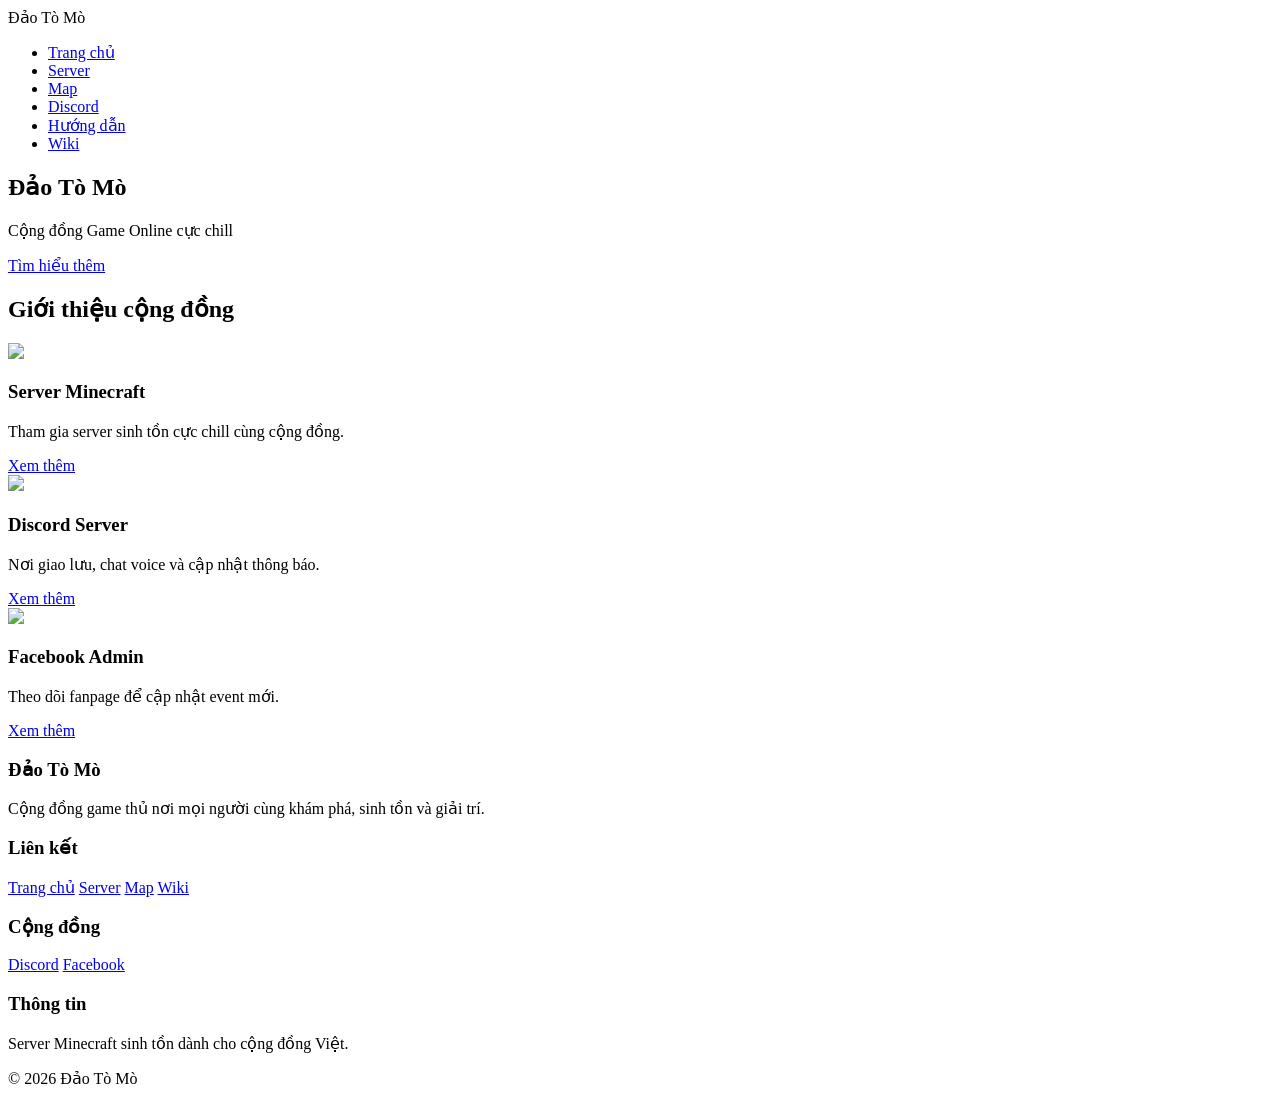
==== index.html @ 900d9f2c "Add files via upload" ====
<!DOCTYPE html>
<html lang="vi">
<head>
	<meta charset="UTF-8">
	<meta name="viewport" content="width=device-width, initial-scale=1.0">
	<title>Đảo Tò Mò</title>

	<link rel="stylesheet" href="./CSS/Trangchu.css">

	<link href="https://fonts.googleapis.com/css2?family=Be+Vietnam+Pro:wght@300;500;700;800&display=swap" rel="stylesheet">
</head>

<body>

	<nav>
	 	<div class="logo">Đảo Tò Mò</div>

		<ul>
			<li><a href="#">Trang chủ</a></li>
			<li><a href="./html/Server.html">Server</a></li>
			<li><a href="./html/Map.html">Map</a></li>
			<li><a href="#">Discord</a></li>
			<li><a href="#">Hướng dẫn</a></li>
			<li><a href="#">Wiki</a></li>
		</ul>
	</nav>


	<section class="hero">
		<div class="hero-content">
			<h1>Đảo Tò Mò</h1>
			<p>Cộng đồng Game Online cực chill</p>
			<a class="main-btn" href="#posts">Tìm hiểu thêm</a>
		</div>
	</section>


	<section id="posts" class="posts">
		<h2>Giới thiệu cộng đồng</h2>

		<div class="post-container">

			<div class="post">
				<img src="./Image/post1.jpg">
				<h3>Server Minecraft</h3>
				<p>Tham gia server sinh tồn cực chill cùng cộng đồng.</p>
				<a href="./html/Server.html">Xem thêm</a>
			</div>

			<div class="post">
				<img src="./Image/post2.jpg">
				<h3>Discord Server</h3>
				<p>Nơi giao lưu, chat voice và cập nhật thông báo.</p>
				<a href="#">Xem thêm</a>
			</div>

			<div class="post">
				<img src="./Image/post3.jpg">
				<h3>Facebook Admin</h3>
				<p>Theo dõi fanpage để cập nhật event mới.</p>
				<a href="#">Xem thêm</a>
			</div>

		</div>
	</section>


<footer>

	<div class="footer-wave"></div>

	<div class="footer-container">

		<div class="footer-col">
			<h3>Đảo Tò Mò</h3>
			<p>Cộng đồng game thủ nơi mọi người cùng khám phá, sinh tồn và giải trí.</p>
		</div>

		<div class="footer-col">
			<h3>Liên kết</h3>
			<a href="#">Trang chủ</a>
			<a href="#">Server</a>
			<a href="#">Map</a>
			<a href="#">Wiki</a>
		</div>

		<div class="footer-col">
			<h3>Cộng đồng</h3>

			<div class="socials">
				<a href="#">Discord</a>
				<a href="#">Facebook</a>
			</div>

		</div>

		<div class="footer-col">
			<h3>Thông tin</h3>
			<p>Server Minecraft sinh tồn dành cho cộng đồng Việt.</p>
		</div>

	</div>

	<div class="footer-line"></div>

	<div class="footer-bottom">
		© 2026 Đảo Tò Mò
	</div>

</footer>

</body>
</html>
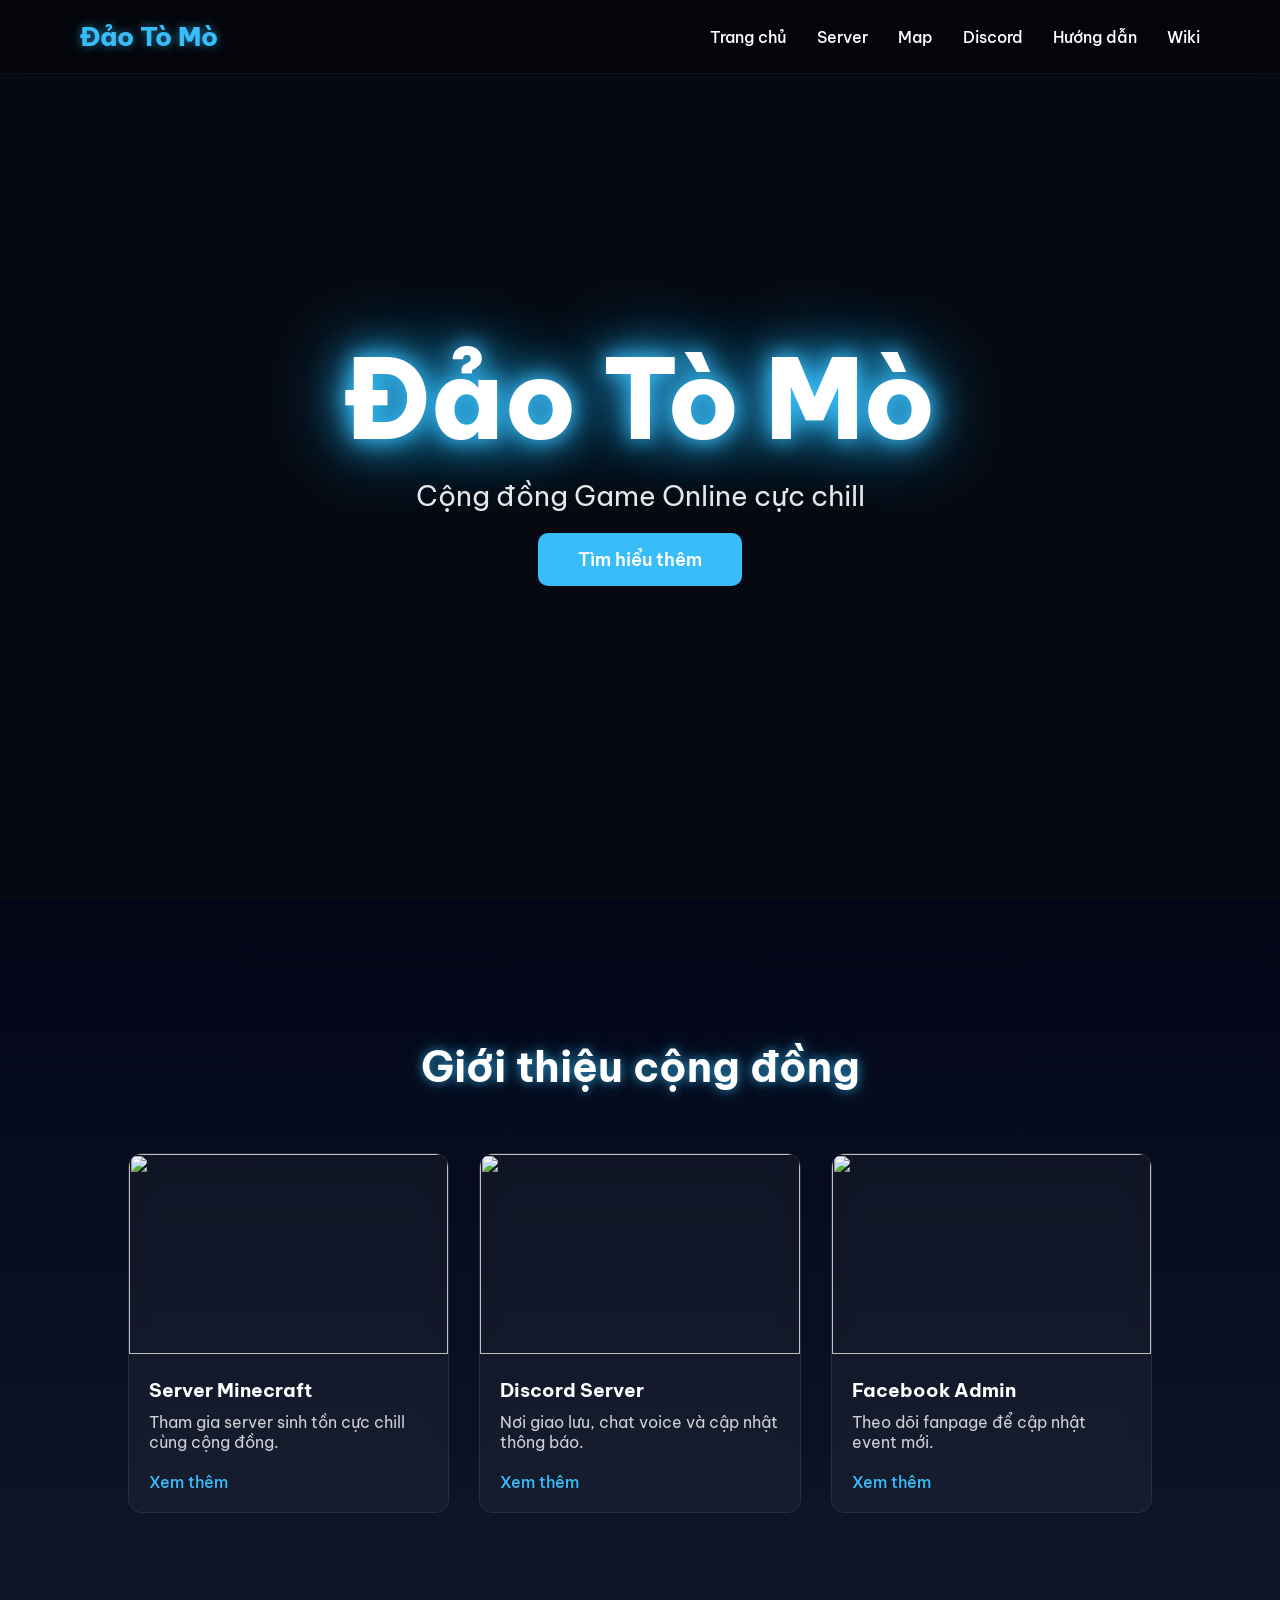
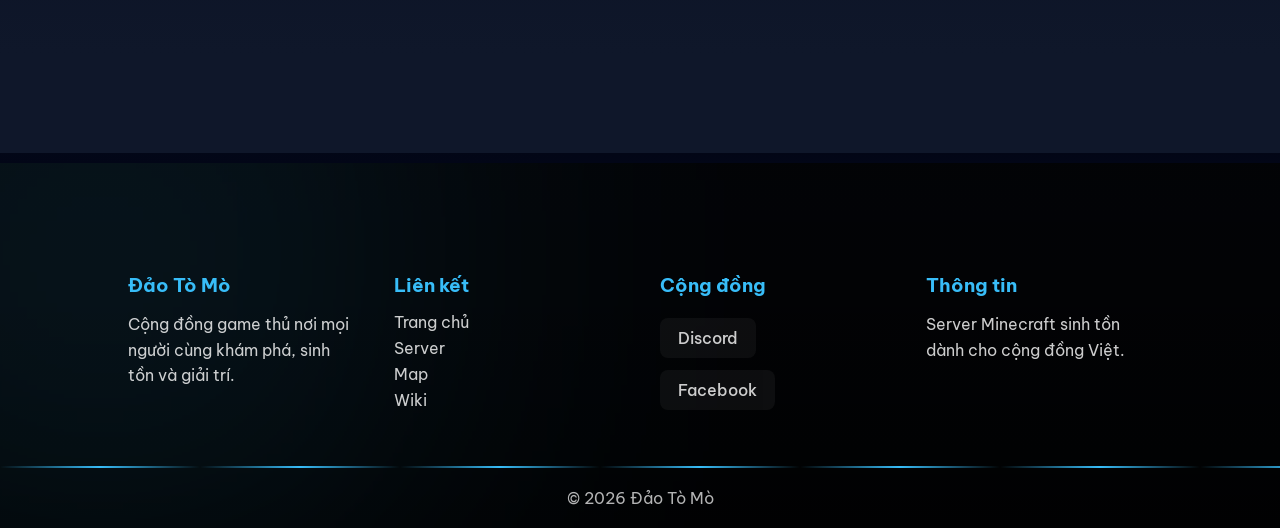
==== commit 00cc1fb0: "Update index.html" ====
--- a/index.html
+++ b/index.html
@@ -5,7 +5,7 @@
 	<meta name="viewport" content="width=device-width, initial-scale=1.0">
 	<title>Đảo Tò Mò</title>
 
-	<link rel="stylesheet" href="./CSS/Trangchu.css">
+	<link rel="stylesheet" href="./css/Trangchu.css">
 
 	<link href="https://fonts.googleapis.com/css2?family=Be+Vietnam+Pro:wght@300;500;700;800&display=swap" rel="stylesheet">
 </head>
@@ -110,4 +110,4 @@
 </footer>
 
 </body>
-</html>+</html>
--- a/css/Trangchu.css
+++ b/css/Trangchu.css
@@ -0,0 +1,293 @@
+*{
+	margin:0;
+	padding:0;
+	box-sizing:border-box;
+	font-family:'Be Vietnam Pro',sans-serif;
+}
+
+body{
+	background:#0f172a;
+	color:white;
+	overflow-x:hidden;
+    margin:0;
+}
+
+
+nav{
+	position:fixed;
+	top:0;
+	width:100%;
+	display:flex;
+	justify-content:space-between;
+	align-items:center;
+	padding:20px 80px;
+	background:rgba(0,0,0,0.35);
+	backdrop-filter:blur(12px);
+	z-index:1000;
+	border-bottom:1px solid rgba(255,255,255,0.05);
+    position:absolute;
+	top:0;
+}
+
+.logo{
+	font-size:26px;
+	font-weight:800;
+	color:#38bdf8;
+	text-shadow:0 0 10px rgba(56,189,248,0.6);
+}
+
+nav ul{
+	display:flex;
+	list-style:none;
+	gap:30px;
+}
+
+nav a{
+	text-decoration:none;
+	color:white;
+	font-weight:500;
+	position:relative;
+}
+
+nav a::after{
+	content:"";
+	position:absolute;
+	left:0;
+	bottom:-6px;
+	width:0%;
+	height:2px;
+	background:#38bdf8;
+	transition:0.3s;
+}
+
+nav a:hover::after{
+	width:100%;
+}
+
+
+.hero{
+	height:100vh;
+	background:
+	linear-gradient(rgba(0,0,0,0.6),rgba(0,0,0,0.6)),
+	url("../Image/bg.jpg") center/cover no-repeat;
+	display:flex;
+	align-items:center;
+	justify-content:center;
+	text-align:center;
+    height:100vh;
+	margin-top:0;
+	padding-top:0;
+}
+
+.hero-content h1{
+	font-size:110px;
+	font-weight:800;
+	text-shadow:
+	0 0 20px #38bdf8,
+	0 0 40px #38bdf8,
+	0 0 80px #0ea5e9;
+	margin-bottom:10px;
+}
+
+.hero-content p{
+	font-size:28px;
+	margin-bottom:35px;
+	opacity:0.9;
+}
+
+.main-btn{
+	padding:15px 40px;
+	background:#38bdf8;
+	border-radius:10px;
+	text-decoration:none;
+	font-size:18px;
+	font-weight:600;
+	color:white;
+	transition:0.3s;
+}
+
+.main-btn:hover{
+	background:#0ea5e9;
+	transform:translateY(-4px);
+	box-shadow:0 0 20px #38bdf8;
+}
+
+
+.posts{
+	padding:140px 10%;
+	background:linear-gradient(180deg,#020617,#0f172a);
+	position:relative;
+}
+
+.posts h2{
+	font-size:42px;
+	text-align:center;
+	margin-bottom:60px;
+	text-shadow:
+	0 0 10px rgba(56,189,248,0.6),
+	0 0 20px rgba(56,189,248,0.4);
+}
+
+.post-container{
+	display:grid;
+	grid-template-columns:repeat(auto-fit,minmax(300px,1fr));
+	gap:30px;
+}
+
+.post{
+	background:rgba(255,255,255,0.04);
+	border:1px solid rgba(255,255,255,0.08);
+	backdrop-filter:blur(10px);
+	border-radius:14px;
+	overflow:hidden;
+	transition:0.35s;
+}
+
+.post:hover{
+	transform:translateY(-10px) scale(1.02);
+	box-shadow:
+	0 10px 40px rgba(0,0,0,0.6),
+	0 0 25px rgba(56,189,248,0.5);
+}
+
+.post img{
+	width:100%;
+	height:200px;
+	object-fit:cover;
+	transition:0.4s;
+}
+
+.post:hover img{
+	transform:scale(1.08);
+}
+
+.post h3{
+	padding:20px 20px 0 20px;
+}
+
+.post p{
+	padding:10px 20px;
+	opacity:0.8;
+}
+
+.post a{
+	display:inline-block;
+	margin:10px 20px 20px 20px;
+	color:#38bdf8;
+	text-decoration:none;
+	font-weight:500;
+}
+
+
+footer{
+	background:
+	linear-gradient(rgba(0,0,0,0.85),rgba(0,0,0,0.95)),
+	url("../Image/footer-bg.jpg") center/cover no-repeat;
+	margin-top:100px;
+	padding-top:120px;
+	position:relative;
+	overflow:hidden;
+}
+
+
+footer::before{
+	content:"";
+	position:absolute;
+	width:500px;
+	height:500px;
+	background:#38bdf8;
+	filter:blur(180px);
+	opacity:0.15;
+	top:-150px;
+	left:-150px;
+	animation:glowMove 10s infinite alternate;
+}
+
+@keyframes glowMove{
+	0%{transform:translate(0,0)}
+	100%{transform:translate(200px,150px)}
+}
+
+.footer-wave{
+	position:absolute;
+	top:-110px;
+	left:0;
+	width:100%;
+	height:120px;
+	background:linear-gradient(180deg,transparent,#020617);
+}
+
+.footer-container{
+	width:80%;
+	margin:auto;
+	display:grid;
+	grid-template-columns:repeat(auto-fit,minmax(200px,1fr));
+	gap:40px;
+}
+
+.footer-col h3{
+	color:#38bdf8;
+	margin-bottom:15px;
+}
+
+.footer-col p{
+	opacity:0.8;
+	line-height:1.6;
+}
+
+.footer-col a{
+	display:block;
+	color:white;
+	text-decoration:none;
+	margin:6px 0;
+	opacity:0.8;
+	transition:0.3s;
+}
+
+.footer-col a:hover{
+	color:#38bdf8;
+	transform:translateX(6px);
+}
+
+
+.socials a{
+	display:inline-flex;
+	align-items:center;
+	justify-content:center;
+	margin-right:15px;
+	padding:10px 18px;
+	border-radius:8px;
+	background:rgba(255,255,255,0.06);
+	color:white;
+	text-decoration:none;
+	font-weight:500;
+	position:relative;
+	overflow:hidden;
+	transition:0.3s;
+}
+
+.socials a:hover{
+	background:#38bdf8;
+	color:white;
+	box-shadow:0 0 15px #38bdf8;
+}
+
+
+.footer-line{
+	margin-top:50px;
+	height:2px;
+	background:linear-gradient(90deg,transparent,#38bdf8,transparent);
+	background-size:200px;
+	animation:lineMove 4s linear infinite;
+}
+
+@keyframes lineMove{
+	0%{background-position:-200px}
+	100%{background-position:200px}
+}
+
+.footer-bottom{
+	text-align:center;
+	padding:20px;
+	opacity:0.7;
+}
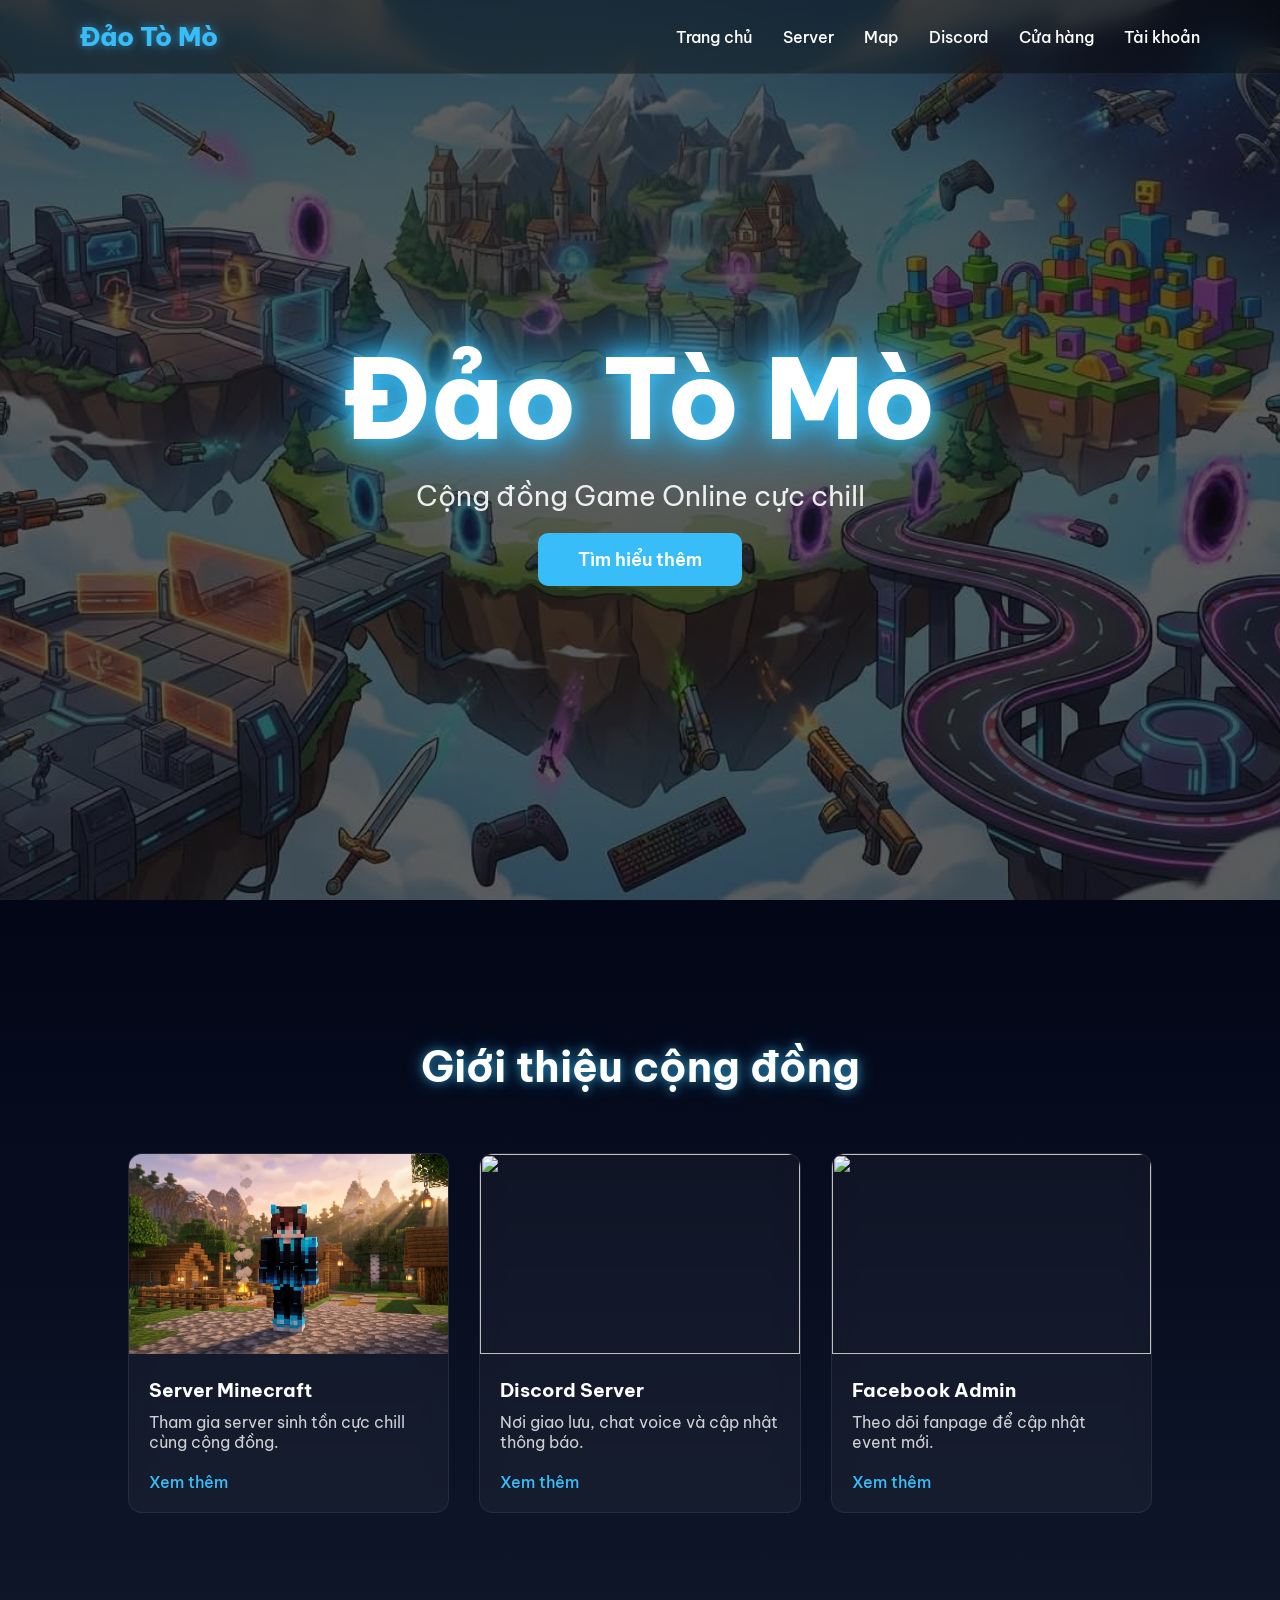
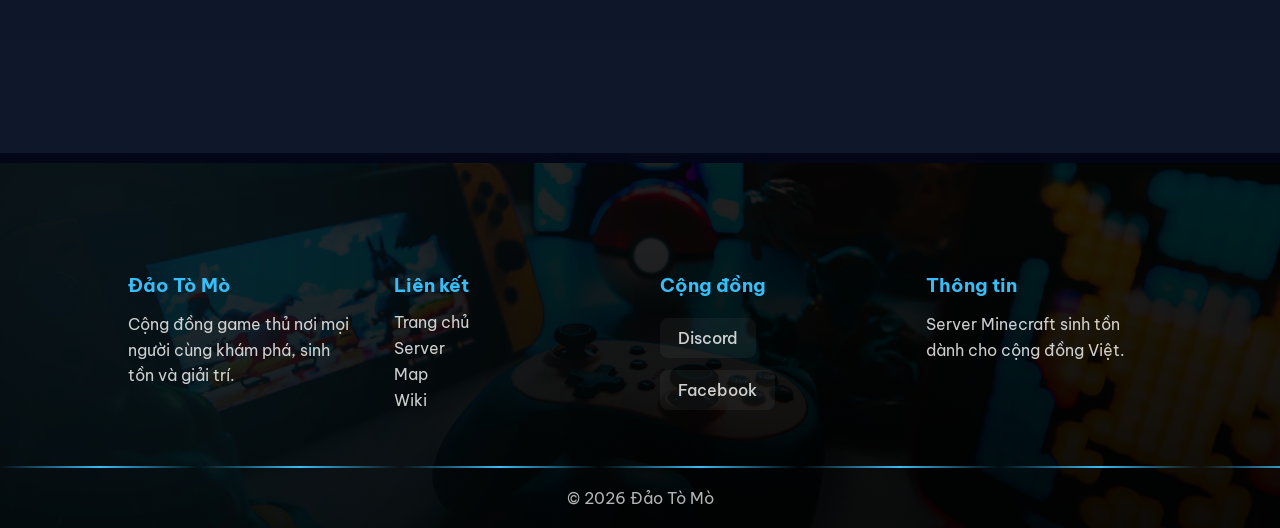
==== commit e7276074: "Add files via upload" ====
--- a/index.html
+++ b/index.html
@@ -16,12 +16,12 @@
 	 	<div class="logo">Đảo Tò Mò</div>
 
 		<ul>
-			<li><a href="#">Trang chủ</a></li>
+			<li><a href="./index.html">Trang chủ</a></li>
 			<li><a href="./html/Server.html">Server</a></li>
 			<li><a href="./html/Map.html">Map</a></li>
-			<li><a href="#">Discord</a></li>
-			<li><a href="#">Hướng dẫn</a></li>
-			<li><a href="#">Wiki</a></li>
+			<li><a href="./html/discord.html">Discord</a></li>
+			<li><a href="./html/Store.html">Cửa hàng</a></li>
+			<li><a href="./html/Account.html">Tài khoản</a></li>
 		</ul>
 	</nav>
 
@@ -41,21 +41,21 @@
 		<div class="post-container">
 
 			<div class="post">
-				<img src="./Image/post1.jpg">
+				<img src="./img/post1.jpg">
 				<h3>Server Minecraft</h3>
 				<p>Tham gia server sinh tồn cực chill cùng cộng đồng.</p>
 				<a href="./html/Server.html">Xem thêm</a>
 			</div>
 
 			<div class="post">
-				<img src="./Image/post2.jpg">
+				<img src="./img/post2.jpg">
 				<h3>Discord Server</h3>
 				<p>Nơi giao lưu, chat voice và cập nhật thông báo.</p>
 				<a href="#">Xem thêm</a>
 			</div>
 
 			<div class="post">
-				<img src="./Image/post3.jpg">
+				<img src="./img/post3.jpg">
 				<h3>Facebook Admin</h3>
 				<p>Theo dõi fanpage để cập nhật event mới.</p>
 				<a href="#">Xem thêm</a>
@@ -110,4 +110,4 @@
 </footer>
 
 </body>
-</html>
+</html>
--- a/css/Trangchu.css
+++ b/css/Trangchu.css
@@ -69,7 +69,7 @@
 	height:100vh;
 	background:
 	linear-gradient(rgba(0,0,0,0.6),rgba(0,0,0,0.6)),
-	url("../Image/bg.jpg") center/cover no-repeat;
+	url("../img/bg.jpg") center/cover no-repeat;
 	display:flex;
 	align-items:center;
 	justify-content:center;
@@ -182,7 +182,7 @@
 footer{
 	background:
 	linear-gradient(rgba(0,0,0,0.85),rgba(0,0,0,0.95)),
-	url("../Image/footer-bg.jpg") center/cover no-repeat;
+	url("../img/footer-bg.jpg") center/cover no-repeat;
 	margin-top:100px;
 	padding-top:120px;
 	position:relative;
@@ -290,4 +290,4 @@
 	text-align:center;
 	padding:20px;
 	opacity:0.7;
-}+}
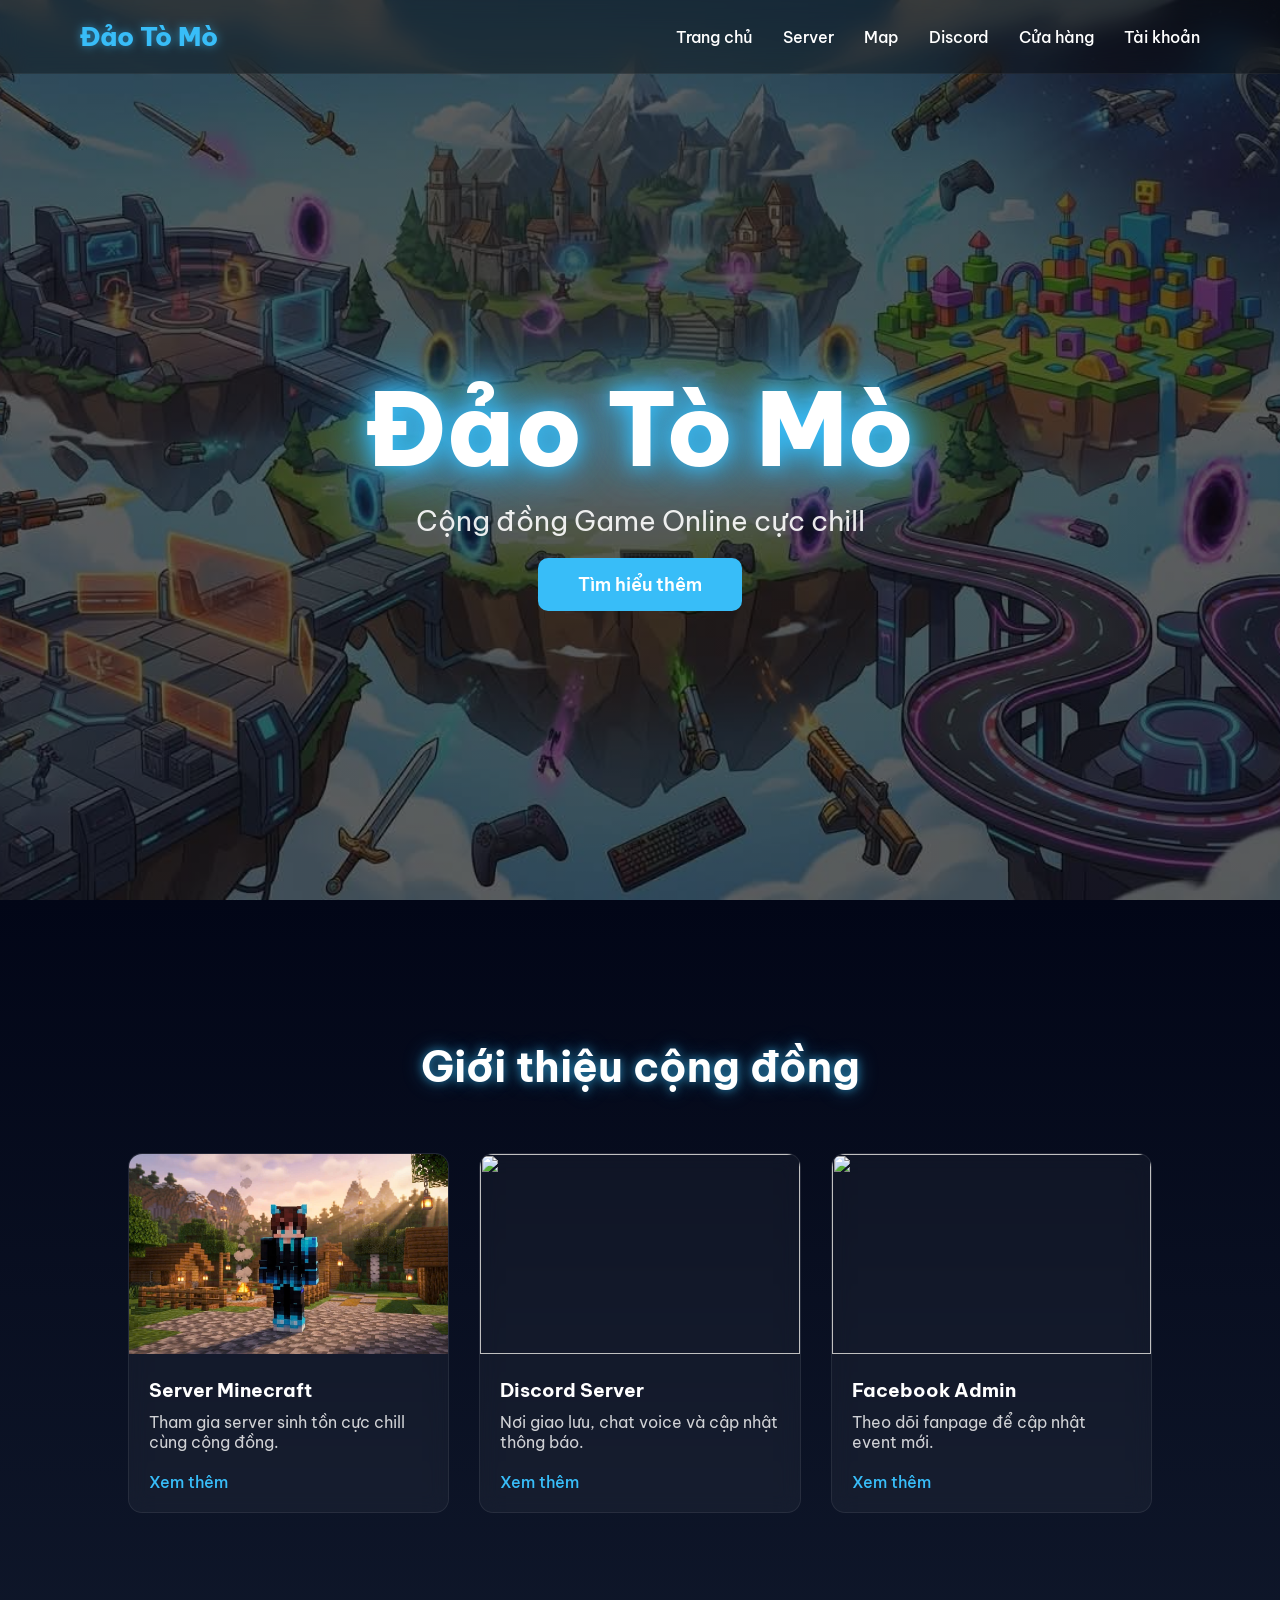
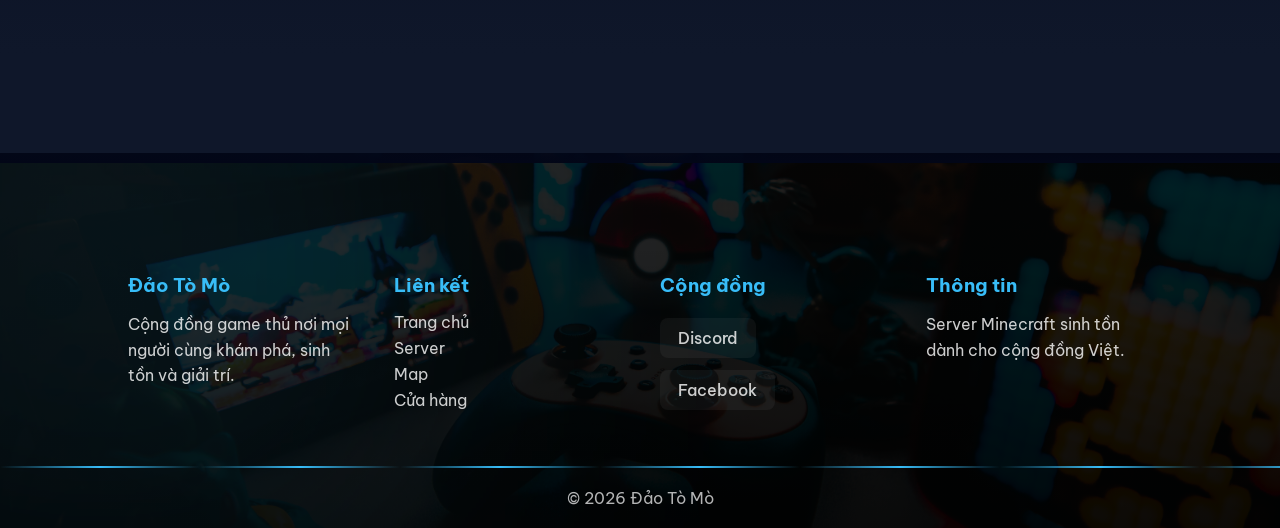
==== commit 4f3cbb57: "Update index.html" ====
--- a/index.html
+++ b/index.html
@@ -19,9 +19,9 @@
 			<li><a href="./index.html">Trang chủ</a></li>
 			<li><a href="./html/Server.html">Server</a></li>
 			<li><a href="./html/Map.html">Map</a></li>
-			<li><a href="./html/discord.html">Discord</a></li>
+			<li><a href="./html/Discord.html">Discord</a></li>
 			<li><a href="./html/Store.html">Cửa hàng</a></li>
-			<li><a href="./html/Account.html">Tài khoản</a></li>
+			<li><a href="./html/Account.php">Tài khoản</a></li>
 		</ul>
 	</nav>
 
@@ -78,18 +78,18 @@
 
 		<div class="footer-col">
 			<h3>Liên kết</h3>
-			<a href="#">Trang chủ</a>
-			<a href="#">Server</a>
-			<a href="#">Map</a>
-			<a href="#">Wiki</a>
+			<a href="./index.html">Trang chủ</a>
+			<a href="./html/Server.html">Server</a>
+			<a href="./html/Map.html">Map</a>
+			<a href="./html/Store.html">Cửa hàng</a>
 		</div>
 
 		<div class="footer-col">
 			<h3>Cộng đồng</h3>
 
 			<div class="socials">
-				<a href="#">Discord</a>
-				<a href="#">Facebook</a>
+				<a href="./html/discord.html">Discord</a>
+				<a href="https://www.facebook.com/DragonKun1946">Facebook</a>
 			</div>
 
 		</div>
@@ -110,4 +110,4 @@
 </footer>
 
 </body>
-</html>+</html>
--- a/css/Trangchu.css
+++ b/css/Trangchu.css
@@ -9,13 +9,13 @@
 	background:#0f172a;
 	color:white;
 	overflow-x:hidden;
-    margin:0;
-}
-
+	margin:0;
+}
 
 nav{
 	position:fixed;
 	top:0;
+	left:0;
 	width:100%;
 	display:flex;
 	justify-content:space-between;
@@ -25,8 +25,6 @@
 	backdrop-filter:blur(12px);
 	z-index:1000;
 	border-bottom:1px solid rgba(255,255,255,0.05);
-    position:absolute;
-	top:0;
 }
 
 .logo{
@@ -64,9 +62,8 @@
 	width:100%;
 }
 
-
 .hero{
-	height:100vh;
+	min-height:100vh;
 	background:
 	linear-gradient(rgba(0,0,0,0.6),rgba(0,0,0,0.6)),
 	url("../img/bg.jpg") center/cover no-repeat;
@@ -74,13 +71,11 @@
 	align-items:center;
 	justify-content:center;
 	text-align:center;
-    height:100vh;
-	margin-top:0;
-	padding-top:0;
+	padding:120px 20px 60px;
 }
 
 .hero-content h1{
-	font-size:110px;
+	font-size:clamp(36px,8vw,110px);
 	font-weight:800;
 	text-shadow:
 	0 0 20px #38bdf8,
@@ -111,7 +106,6 @@
 	transform:translateY(-4px);
 	box-shadow:0 0 20px #38bdf8;
 }
-
 
 .posts{
 	padding:140px 10%;
@@ -177,7 +171,6 @@
 	text-decoration:none;
 	font-weight:500;
 }
-
 
 footer{
 	background:
@@ -188,7 +181,6 @@
 	position:relative;
 	overflow:hidden;
 }
-
 
 footer::before{
 	content:"";
@@ -249,7 +241,6 @@
 	transform:translateX(6px);
 }
 
-
 .socials a{
 	display:inline-flex;
 	align-items:center;
@@ -272,7 +263,6 @@
 	box-shadow:0 0 15px #38bdf8;
 }
 
-
 .footer-line{
 	margin-top:50px;
 	height:2px;
@@ -291,3 +281,101 @@
 	padding:20px;
 	opacity:0.7;
 }
+
+@media (max-width:1024px){
+	nav{
+		padding:15px 40px;
+	}
+
+	.hero-content p{
+		font-size:22px;
+	}
+}
+
+@media (max-width:768px){
+	nav{
+		padding:14px 20px;
+		flex-direction:column;
+		align-items:flex-start;
+		gap:10px;
+	}
+
+	nav ul{
+		width:100%;
+		display:flex;
+		justify-content:space-between;
+		gap:12px;
+		flex-wrap:wrap;
+	}
+
+	.logo{
+		font-size:22px;
+	}
+
+	.hero-content p{
+		font-size:18px;
+	}
+
+	.main-btn{
+		padding:12px 28px;
+		font-size:16px;
+	}
+
+	.posts{
+		padding:100px 6%;
+	}
+
+	.posts h2{
+		font-size:32px;
+	}
+
+	.post img{
+		height:180px;
+	}
+
+	.footer-container{
+		width:90%;
+	}
+}
+
+@media (max-width:480px){
+	nav{
+		padding:12px 16px;
+	}
+
+	nav ul{
+		gap:10px;
+		font-size:14px;
+	}
+
+	.hero-content p{
+		font-size:16px;
+	}
+
+	.main-btn{
+		padding:10px 22px;
+		font-size:15px;
+	}
+
+	.posts{
+		padding:80px 5%;
+	}
+
+	.posts h2{
+		font-size:26px;
+		margin-bottom:40px;
+	}
+
+	.post-container{
+		gap:20px;
+	}
+
+	.footer-container{
+		grid-template-columns:1fr;
+		text-align:center;
+	}
+
+	.socials{
+		margin-top:10px;
+	}
+}
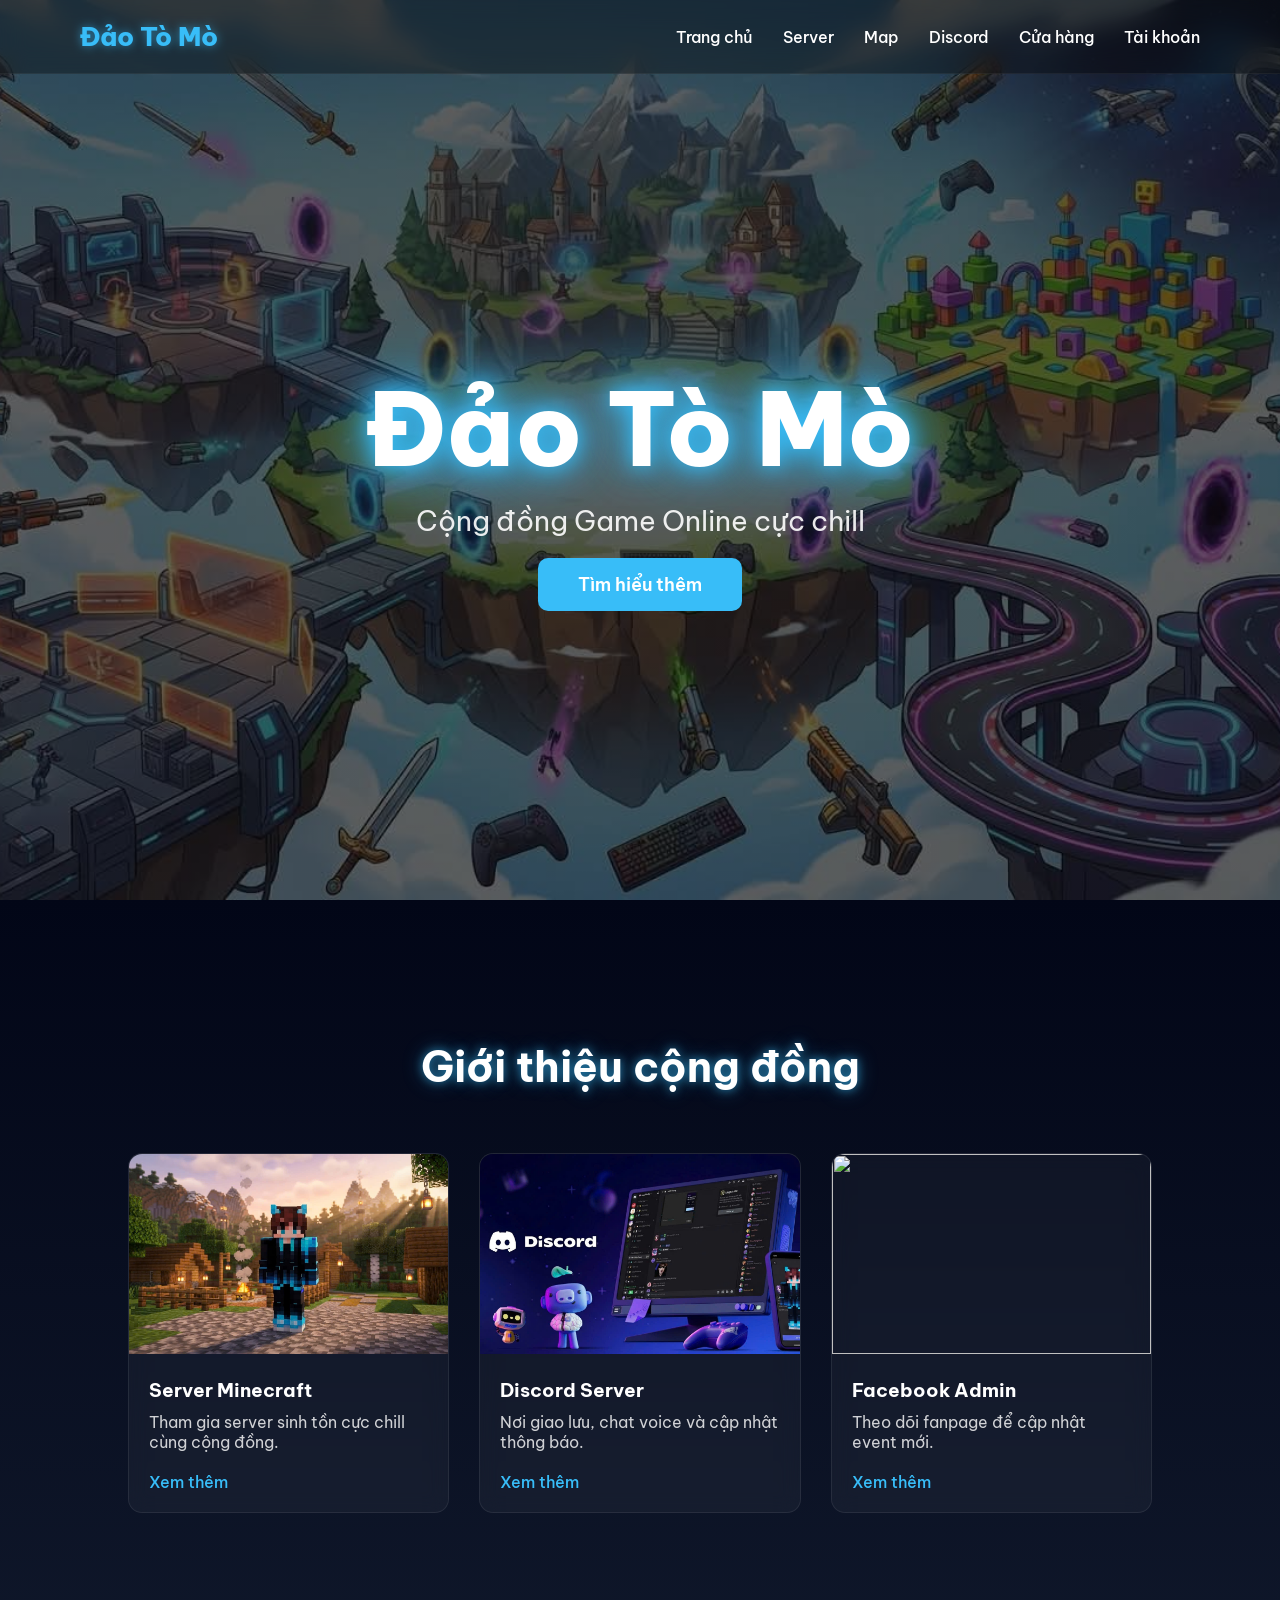
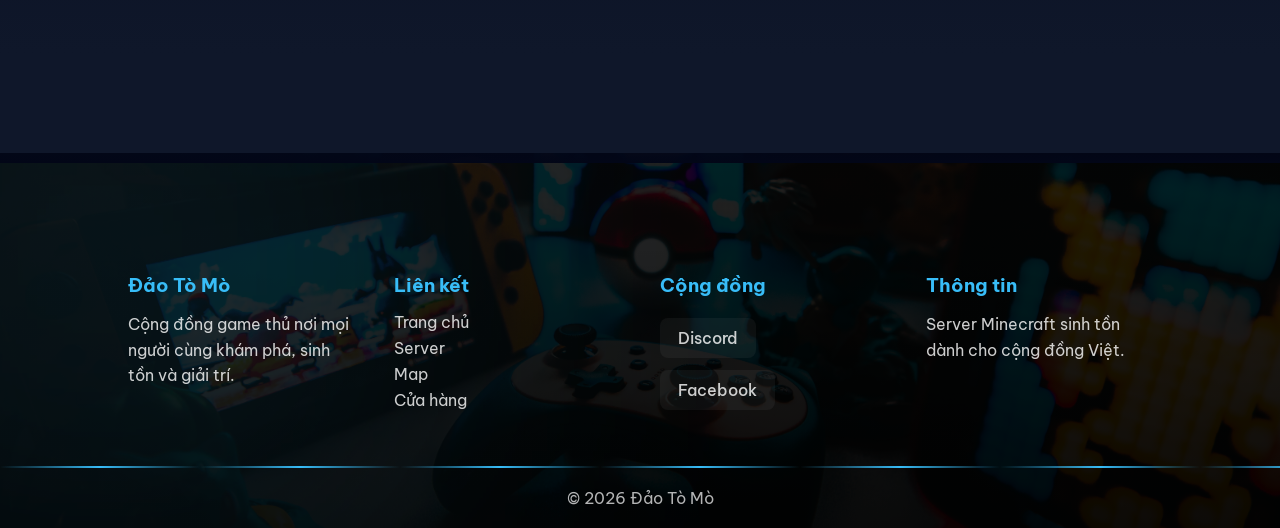
==== commit 17f23be4: "Update index.html" ====
--- a/index.html
+++ b/index.html
@@ -4,9 +4,8 @@
 	<meta charset="UTF-8">
 	<meta name="viewport" content="width=device-width, initial-scale=1.0">
 	<title>Đảo Tò Mò</title>
-
 	<link rel="stylesheet" href="./css/Trangchu.css">
-
+	<link rel="icon" type="image/jpg" href="../img/logo.jpg">
 	<link href="https://fonts.googleapis.com/css2?family=Be+Vietnam+Pro:wght@300;500;700;800&display=swap" rel="stylesheet">
 </head>
 
@@ -51,14 +50,14 @@
 				<img src="./img/post2.jpg">
 				<h3>Discord Server</h3>
 				<p>Nơi giao lưu, chat voice và cập nhật thông báo.</p>
-				<a href="#">Xem thêm</a>
+				<a href="./html/Discord.html">Xem thêm</a>
 			</div>
 
 			<div class="post">
 				<img src="./img/post3.jpg">
 				<h3>Facebook Admin</h3>
 				<p>Theo dõi fanpage để cập nhật event mới.</p>
-				<a href="#">Xem thêm</a>
+				<a href="https://www.facebook.com/DragonKun1946">Xem thêm</a>
 			</div>
 
 		</div>
@@ -88,7 +87,7 @@
 			<h3>Cộng đồng</h3>
 
 			<div class="socials">
-				<a href="./html/discord.html">Discord</a>
+				<a href="./html/Discord.html">Discord</a>
 				<a href="https://www.facebook.com/DragonKun1946">Facebook</a>
 			</div>
 
